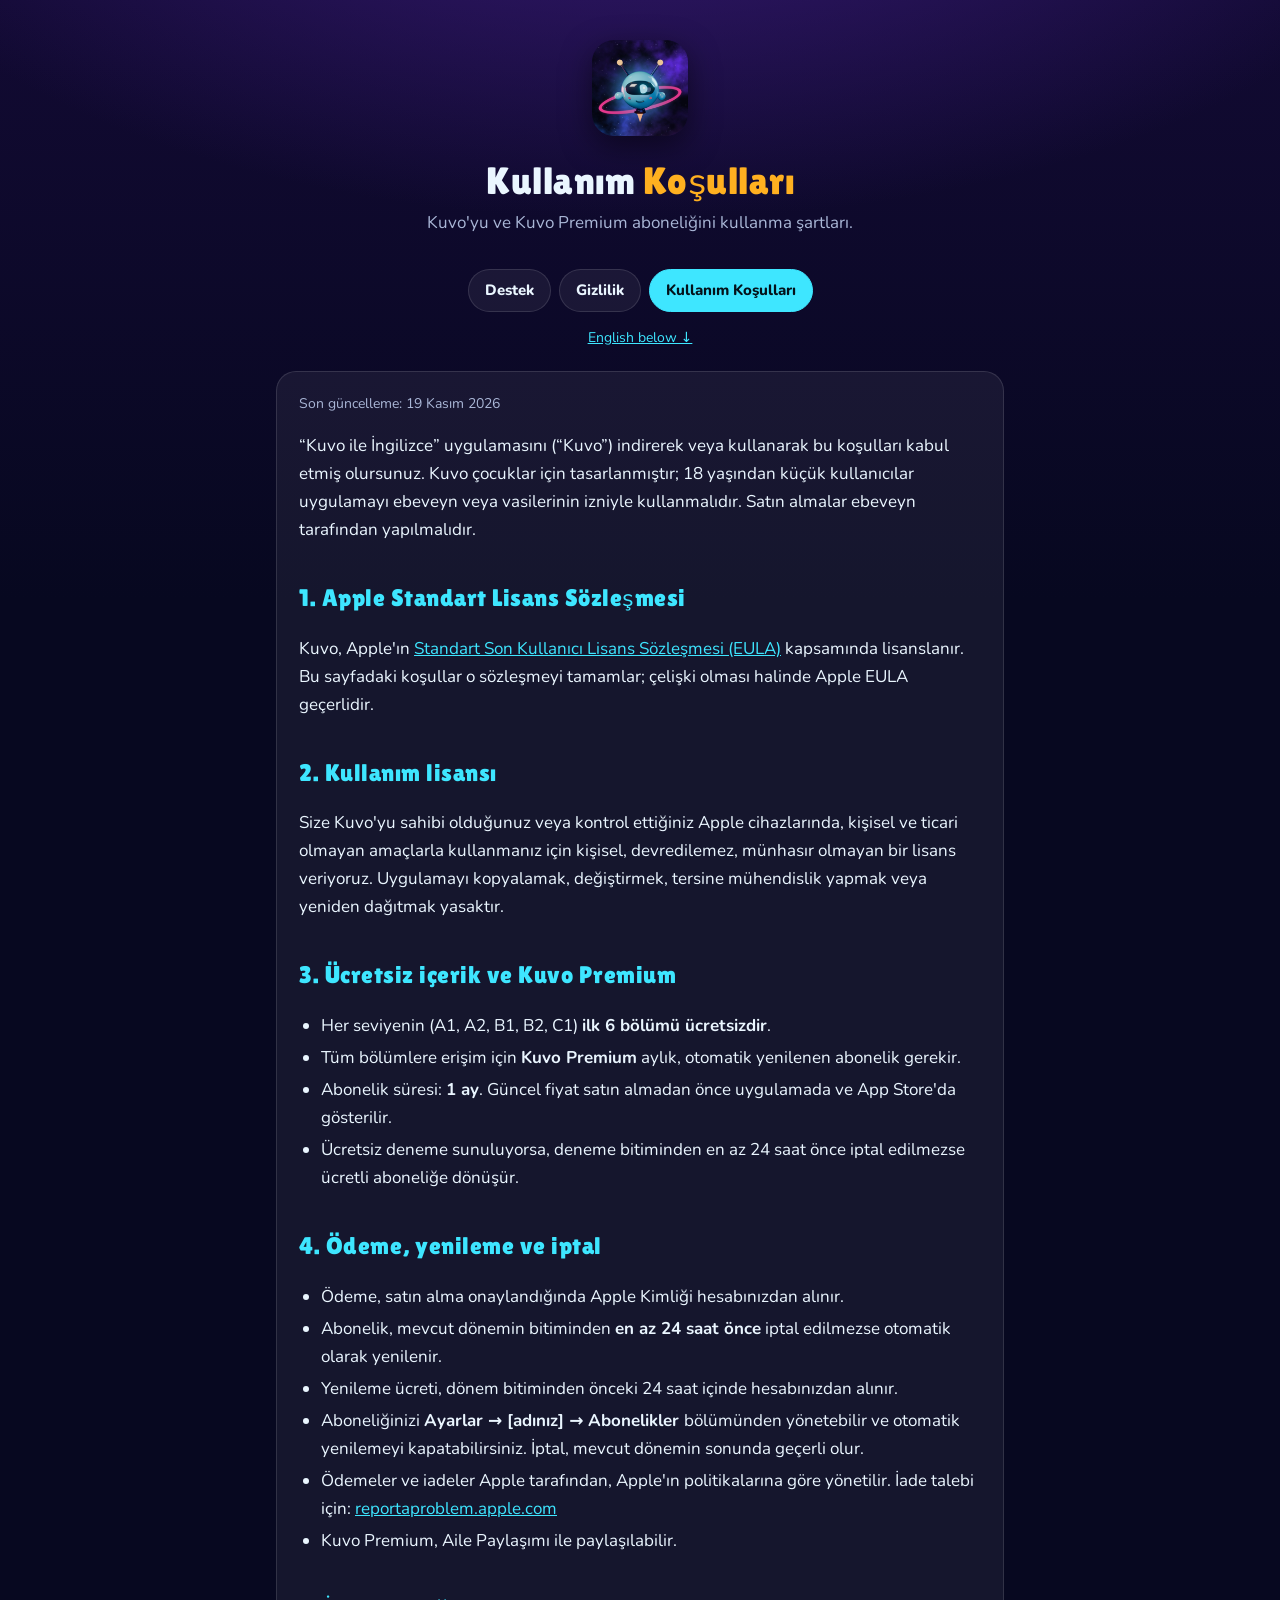
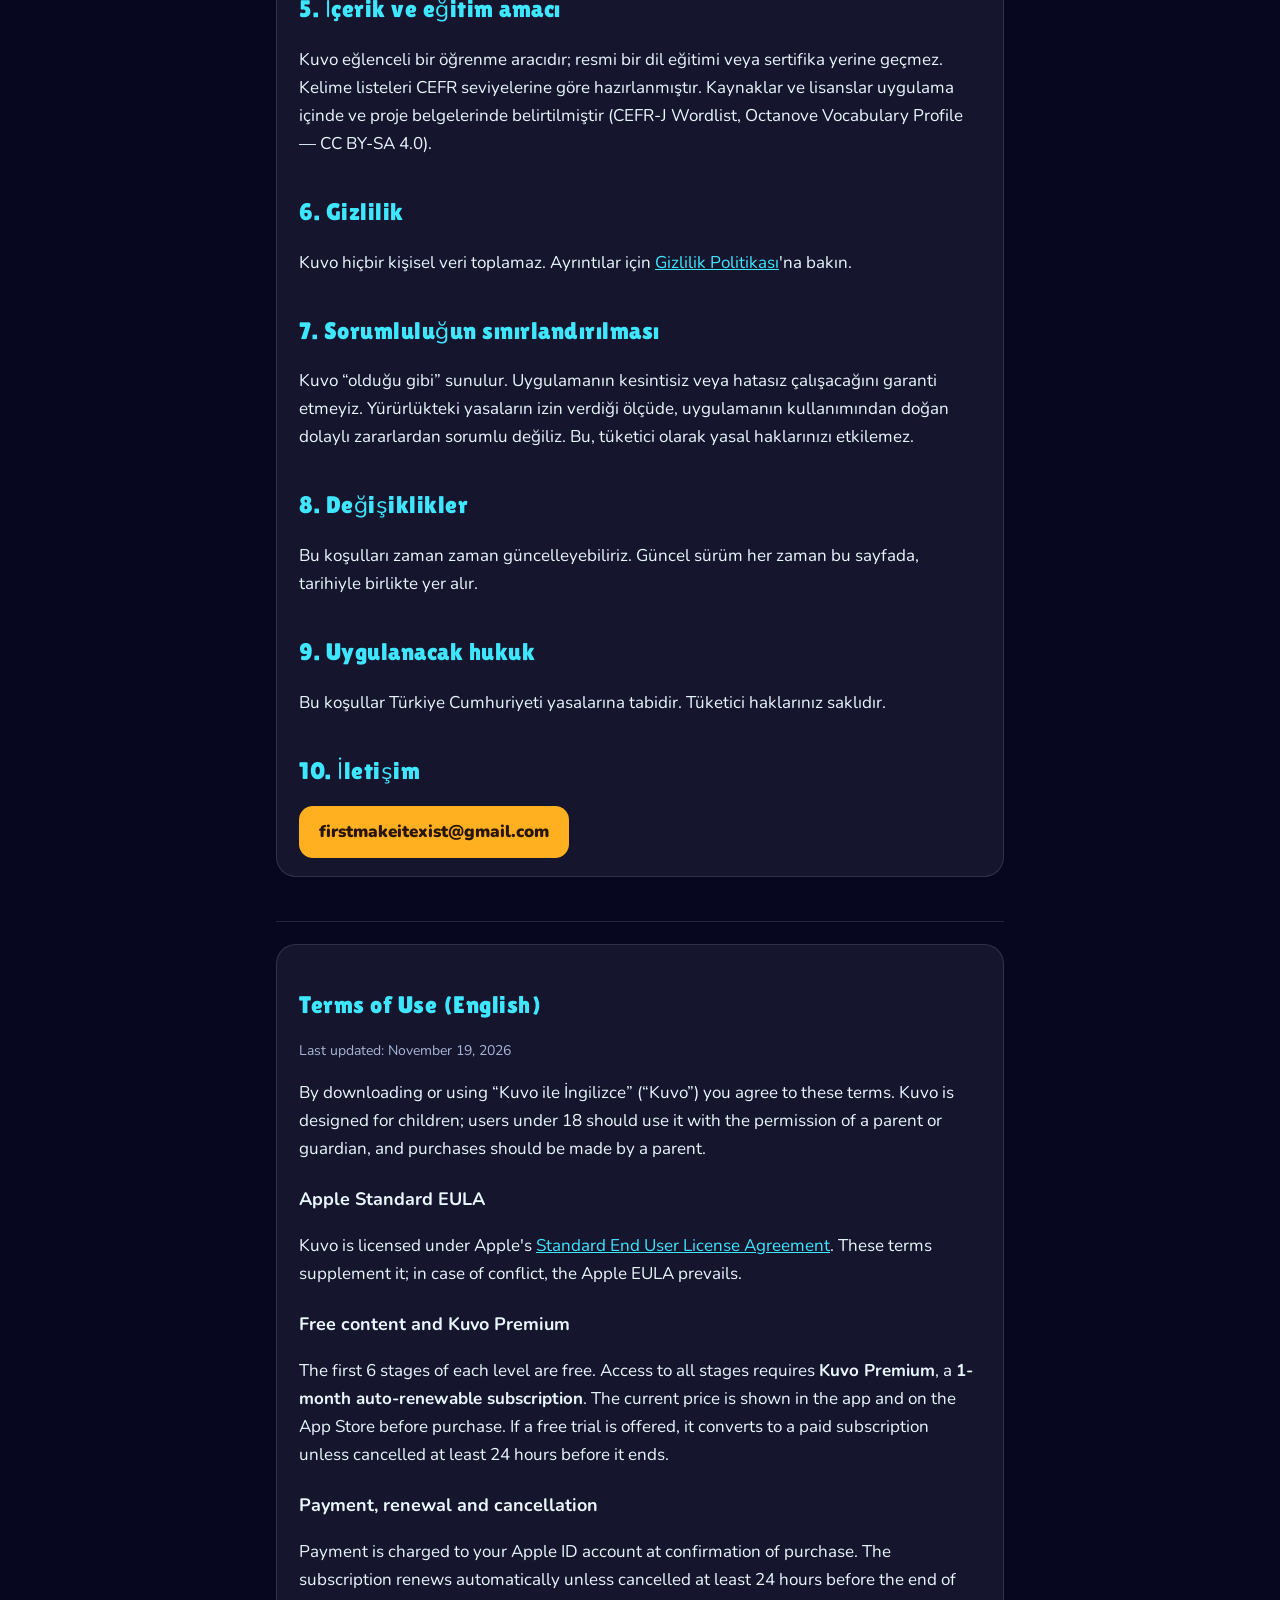
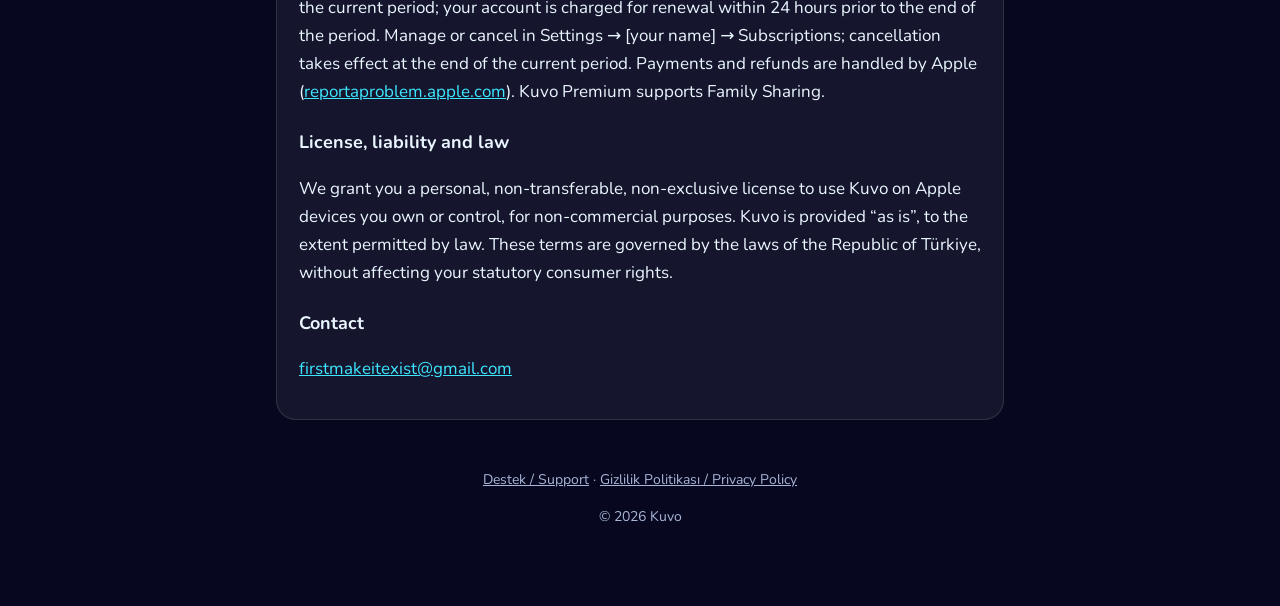
==== terms.html @ 85056d34 "Kuvo destek, gizlilik ve kullanım koşulları sayfaları Co-Authored-By: Claude Opus 5.5 <noreply@anthr" ====
<!doctype html>
<html lang="tr">
<head>
<meta charset="utf-8">
<meta name="viewport" content="width=device-width, initial-scale=1">
<title>Kuvo — Kullanım Koşulları</title>
<meta name="description" content="Kuvo kullanım koşulları ve Kuvo Premium abonelik şartları.">
<link rel="icon" href="icon.png">
<link rel="preconnect" href="https://fonts.googleapis.com">
<link rel="preconnect" href="https://fonts.gstatic.com" crossorigin>
<link href="https://fonts.googleapis.com/css2?family=Lilita+One&family=Nunito:wght@400;700;800;900&display=swap" rel="stylesheet">
<link rel="stylesheet" href="style.css">
</head>
<body><main>
<header class="hero">
  <img class="icon" src="icon.png" alt="Kuvo uygulama ikonu">
  <h1>Kullanım <span>Koşulları</span></h1>
  <p class="lead">Kuvo'yu ve Kuvo Premium aboneliğini kullanma şartları.</p>
</header>
<nav class="top">
  <a href="./">Destek</a>
  <a href="privacy.html">Gizlilik</a>
  <a class="on" href="terms.html">Kullanım Koşulları</a>
</nav>
<p class="lang"><a href="#en">English below ↓</a></p>

<section class="card">
  <p class="meta">Son güncelleme: 19 Kasım 2026</p>
  <p>“Kuvo ile İngilizce” uygulamasını (“Kuvo”) indirerek veya kullanarak bu koşulları kabul etmiş olursunuz. Kuvo çocuklar için tasarlanmıştır; 18 yaşından küçük kullanıcılar uygulamayı ebeveyn veya vasilerinin izniyle kullanmalıdır. Satın almalar ebeveyn tarafından yapılmalıdır.</p>

  <h2>1. Apple Standart Lisans Sözleşmesi</h2>
  <p>Kuvo, Apple'ın <a href="https://www.apple.com/legal/internet-services/itunes/dev/stdeula/" rel="noopener">Standart Son Kullanıcı Lisans Sözleşmesi (EULA)</a> kapsamında lisanslanır. Bu sayfadaki koşullar o sözleşmeyi tamamlar; çelişki olması halinde Apple EULA geçerlidir.</p>

  <h2>2. Kullanım lisansı</h2>
  <p>Size Kuvo'yu sahibi olduğunuz veya kontrol ettiğiniz Apple cihazlarında, kişisel ve ticari olmayan amaçlarla kullanmanız için kişisel, devredilemez, münhasır olmayan bir lisans veriyoruz. Uygulamayı kopyalamak, değiştirmek, tersine mühendislik yapmak veya yeniden dağıtmak yasaktır.</p>

  <h2>3. Ücretsiz içerik ve Kuvo Premium</h2>
  <ul>
    <li>Her seviyenin (A1, A2, B1, B2, C1) <strong>ilk 6 bölümü ücretsizdir</strong>.</li>
    <li>Tüm bölümlere erişim için <strong>Kuvo Premium</strong> aylık, otomatik yenilenen abonelik gerekir.</li>
    <li>Abonelik süresi: <strong>1 ay</strong>. Güncel fiyat satın almadan önce uygulamada ve App Store'da gösterilir.</li>
    <li>Ücretsiz deneme sunuluyorsa, deneme bitiminden en az 24 saat önce iptal edilmezse ücretli aboneliğe dönüşür.</li>
  </ul>

  <h2>4. Ödeme, yenileme ve iptal</h2>
  <ul>
    <li>Ödeme, satın alma onaylandığında Apple Kimliği hesabınızdan alınır.</li>
    <li>Abonelik, mevcut dönemin bitiminden <strong>en az 24 saat önce</strong> iptal edilmezse otomatik olarak yenilenir.</li>
    <li>Yenileme ücreti, dönem bitiminden önceki 24 saat içinde hesabınızdan alınır.</li>
    <li>Aboneliğinizi <strong>Ayarlar → [adınız] → Abonelikler</strong> bölümünden yönetebilir ve otomatik yenilemeyi kapatabilirsiniz. İptal, mevcut dönemin sonunda geçerli olur.</li>
    <li>Ödemeler ve iadeler Apple tarafından, Apple'ın politikalarına göre yönetilir. İade talebi için: <a href="https://reportaproblem.apple.com" rel="noopener">reportaproblem.apple.com</a></li>
    <li>Kuvo Premium, Aile Paylaşımı ile paylaşılabilir.</li>
  </ul>

  <h2>5. İçerik ve eğitim amacı</h2>
  <p>Kuvo eğlenceli bir öğrenme aracıdır; resmi bir dil eğitimi veya sertifika yerine geçmez. Kelime listeleri CEFR seviyelerine göre hazırlanmıştır. Kaynaklar ve lisanslar uygulama içinde ve proje belgelerinde belirtilmiştir (CEFR-J Wordlist, Octanove Vocabulary Profile — CC BY-SA 4.0).</p>

  <h2>6. Gizlilik</h2>
  <p>Kuvo hiçbir kişisel veri toplamaz. Ayrıntılar için <a href="privacy.html">Gizlilik Politikası</a>'na bakın.</p>

  <h2>7. Sorumluluğun sınırlandırılması</h2>
  <p>Kuvo “olduğu gibi” sunulur. Uygulamanın kesintisiz veya hatasız çalışacağını garanti etmeyiz. Yürürlükteki yasaların izin verdiği ölçüde, uygulamanın kullanımından doğan dolaylı zararlardan sorumlu değiliz. Bu, tüketici olarak yasal haklarınızı etkilemez.</p>

  <h2>8. Değişiklikler</h2>
  <p>Bu koşulları zaman zaman güncelleyebiliriz. Güncel sürüm her zaman bu sayfada, tarihiyle birlikte yer alır.</p>

  <h2>9. Uygulanacak hukuk</h2>
  <p>Bu koşullar Türkiye Cumhuriyeti yasalarına tabidir. Tüketici haklarınız saklıdır.</p>

  <h2>10. İletişim</h2>
  <a class="mail" href="mailto:firstmakeitexist@gmail.com?subject=Kuvo%20Kullan%C4%B1m%20Ko%C5%9Fullar%C4%B1">firstmakeitexist@gmail.com</a>
</section>

<hr id="en">
<section class="card">
  <h2>Terms of Use (English)</h2>
  <p class="meta">Last updated: November 19, 2026</p>
  <p>By downloading or using “Kuvo ile İngilizce” (“Kuvo”) you agree to these terms. Kuvo is designed for children; users under 18 should use it with the permission of a parent or guardian, and purchases should be made by a parent.</p>
  <h3>Apple Standard EULA</h3>
  <p>Kuvo is licensed under Apple's <a href="https://www.apple.com/legal/internet-services/itunes/dev/stdeula/" rel="noopener">Standard End User License Agreement</a>. These terms supplement it; in case of conflict, the Apple EULA prevails.</p>
  <h3>Free content and Kuvo Premium</h3>
  <p>The first 6 stages of each level are free. Access to all stages requires <strong>Kuvo Premium</strong>, a <strong>1-month auto-renewable subscription</strong>. The current price is shown in the app and on the App Store before purchase. If a free trial is offered, it converts to a paid subscription unless cancelled at least 24 hours before it ends.</p>
  <h3>Payment, renewal and cancellation</h3>
  <p>Payment is charged to your Apple ID account at confirmation of purchase. The subscription renews automatically unless cancelled at least 24 hours before the end of the current period; your account is charged for renewal within 24 hours prior to the end of the period. Manage or cancel in Settings → [your name] → Subscriptions; cancellation takes effect at the end of the current period. Payments and refunds are handled by Apple (<a href="https://reportaproblem.apple.com" rel="noopener">reportaproblem.apple.com</a>). Kuvo Premium supports Family Sharing.</p>
  <h3>License, liability and law</h3>
  <p>We grant you a personal, non-transferable, non-exclusive license to use Kuvo on Apple devices you own or control, for non-commercial purposes. Kuvo is provided “as is”, to the extent permitted by law. These terms are governed by the laws of the Republic of Türkiye, without affecting your statutory consumer rights.</p>
  <h3>Contact</h3>
  <p><a href="mailto:firstmakeitexist@gmail.com?subject=Kuvo%20Terms">firstmakeitexist@gmail.com</a></p>
</section>

<footer>
  <p><a href="./">Destek / Support</a> · <a href="privacy.html">Gizlilik Politikası / Privacy Policy</a></p>
  <p>© 2026 Kuvo</p>
</footer>
</main></body>
</html>
---- style.css ----
:root {
  --bg: #070820;
  --bg2: #120A33;
  --card: rgba(255, 255, 255, 0.06);
  --line: rgba(255, 255, 255, 0.12);
  --fg: #EAF6FF;
  --muted: #A9B6D6;
  --kuvo: #3EE6FF;
  --energy: #FFB020;
  --laser: #FF5FC1;
}
* { box-sizing: border-box; }
html { background: var(--bg); }
body {
  margin: 0;
  color: var(--fg);
  font: 17px/1.65 "Nunito", -apple-system, system-ui, sans-serif;
  background:
    radial-gradient(1200px 600px at 50% -200px, #3A1B7A 0%, transparent 70%),
    linear-gradient(180deg, var(--bg2), var(--bg) 600px);
  min-height: 100vh;
}
a { color: var(--kuvo); }
main { max-width: 760px; margin: 0 auto; padding: 32px 16px 64px; }
header.hero { text-align: center; padding: 8px 0 12px; }
header.hero img.icon { width: 96px; height: 96px; border-radius: 22px; box-shadow: 0 10px 30px rgba(0,0,0,.5); }
h1, h2, .brand { font-family: "Lilita One", "Nunito", sans-serif; font-weight: 400; letter-spacing: .5px; }
h1 { font-size: 38px; line-height: 1.15; margin: 14px 0 6px; }
h1 span { color: var(--energy); }
h2 { font-size: 24px; color: var(--kuvo); margin: 34px 0 8px; }
h3 { font-size: 18px; margin: 22px 0 4px; }
.lead { color: var(--muted); margin: 0 auto; max-width: 560px; }
nav.top { display: flex; gap: 8px; justify-content: center; flex-wrap: wrap; margin: 20px 0 8px; }
nav.top a {
  text-decoration: none; color: var(--fg); font-weight: 800; font-size: 15px;
  padding: 8px 16px; border-radius: 999px; background: var(--card); border: 1px solid var(--line);
}
nav.top a.on { background: var(--kuvo); color: #04121A; border-color: var(--kuvo); }
.lang { text-align: center; font-size: 14px; color: var(--muted); margin-bottom: 8px; }
.card {
  background: var(--card); border: 1px solid var(--line); border-radius: 20px;
  padding: 6px 22px 18px; margin-top: 22px;
}
.pills { display: flex; flex-wrap: wrap; gap: 8px; margin: 14px 0 4px; justify-content: center; }
.pill { font-size: 14px; font-weight: 800; padding: 6px 12px; border-radius: 999px; background: rgba(75,227,138,.14); color: #7CF0AE; border: 1px solid rgba(75,227,138,.35); }
.mail {
  display: inline-block; margin-top: 8px; padding: 12px 20px; border-radius: 14px;
  background: var(--energy); color: #2A1600; font-weight: 900; text-decoration: none; word-break: break-all;
}
.mascot { float: right; width: 110px; margin: -8px -6px 8px 12px; }
ul { padding-left: 22px; }
li { margin: 4px 0; }
.meta { color: var(--muted); font-size: 14px; }
hr { border: 0; border-top: 1px solid var(--line); margin: 44px 0 8px; }
footer { text-align: center; color: var(--muted); font-size: 14px; margin-top: 48px; }
footer a { color: var(--muted); }
@media (max-width: 480px) {
  h1 { font-size: 30px; }
  .mascot { width: 84px; }
}
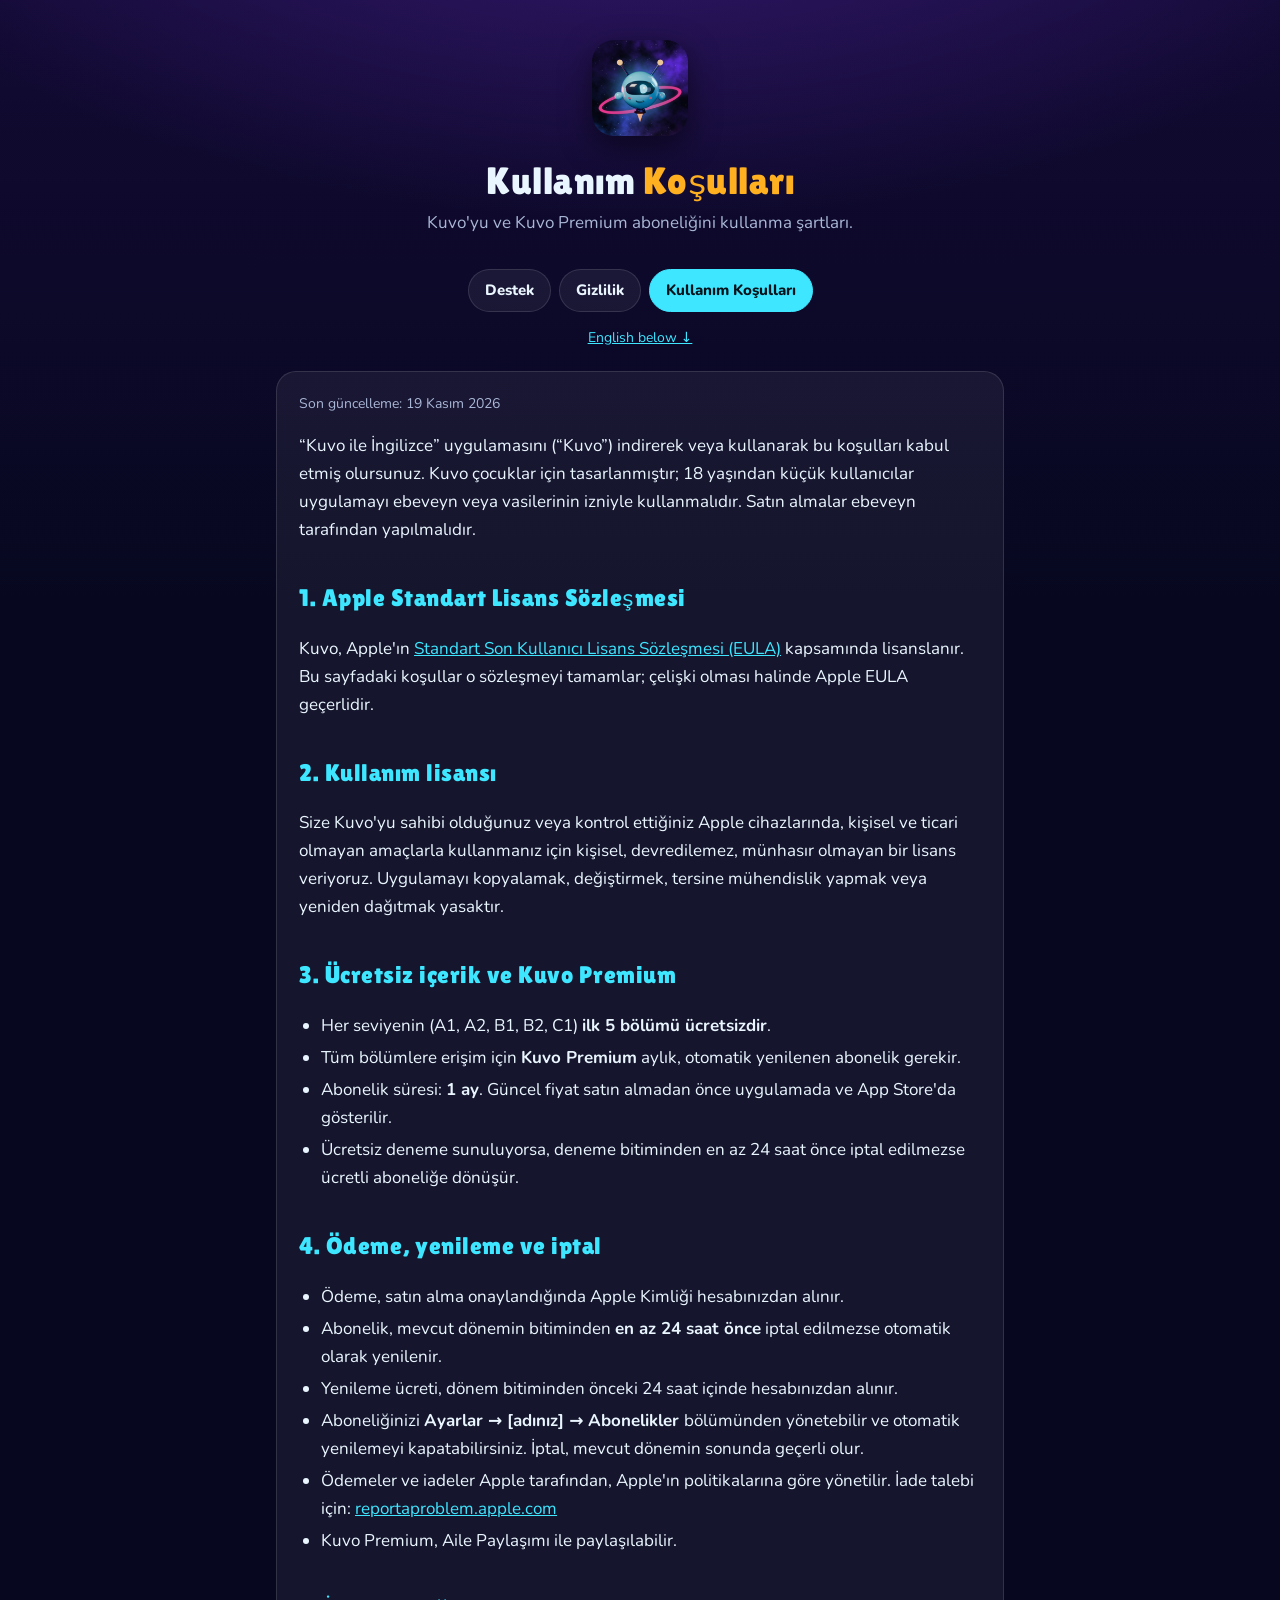
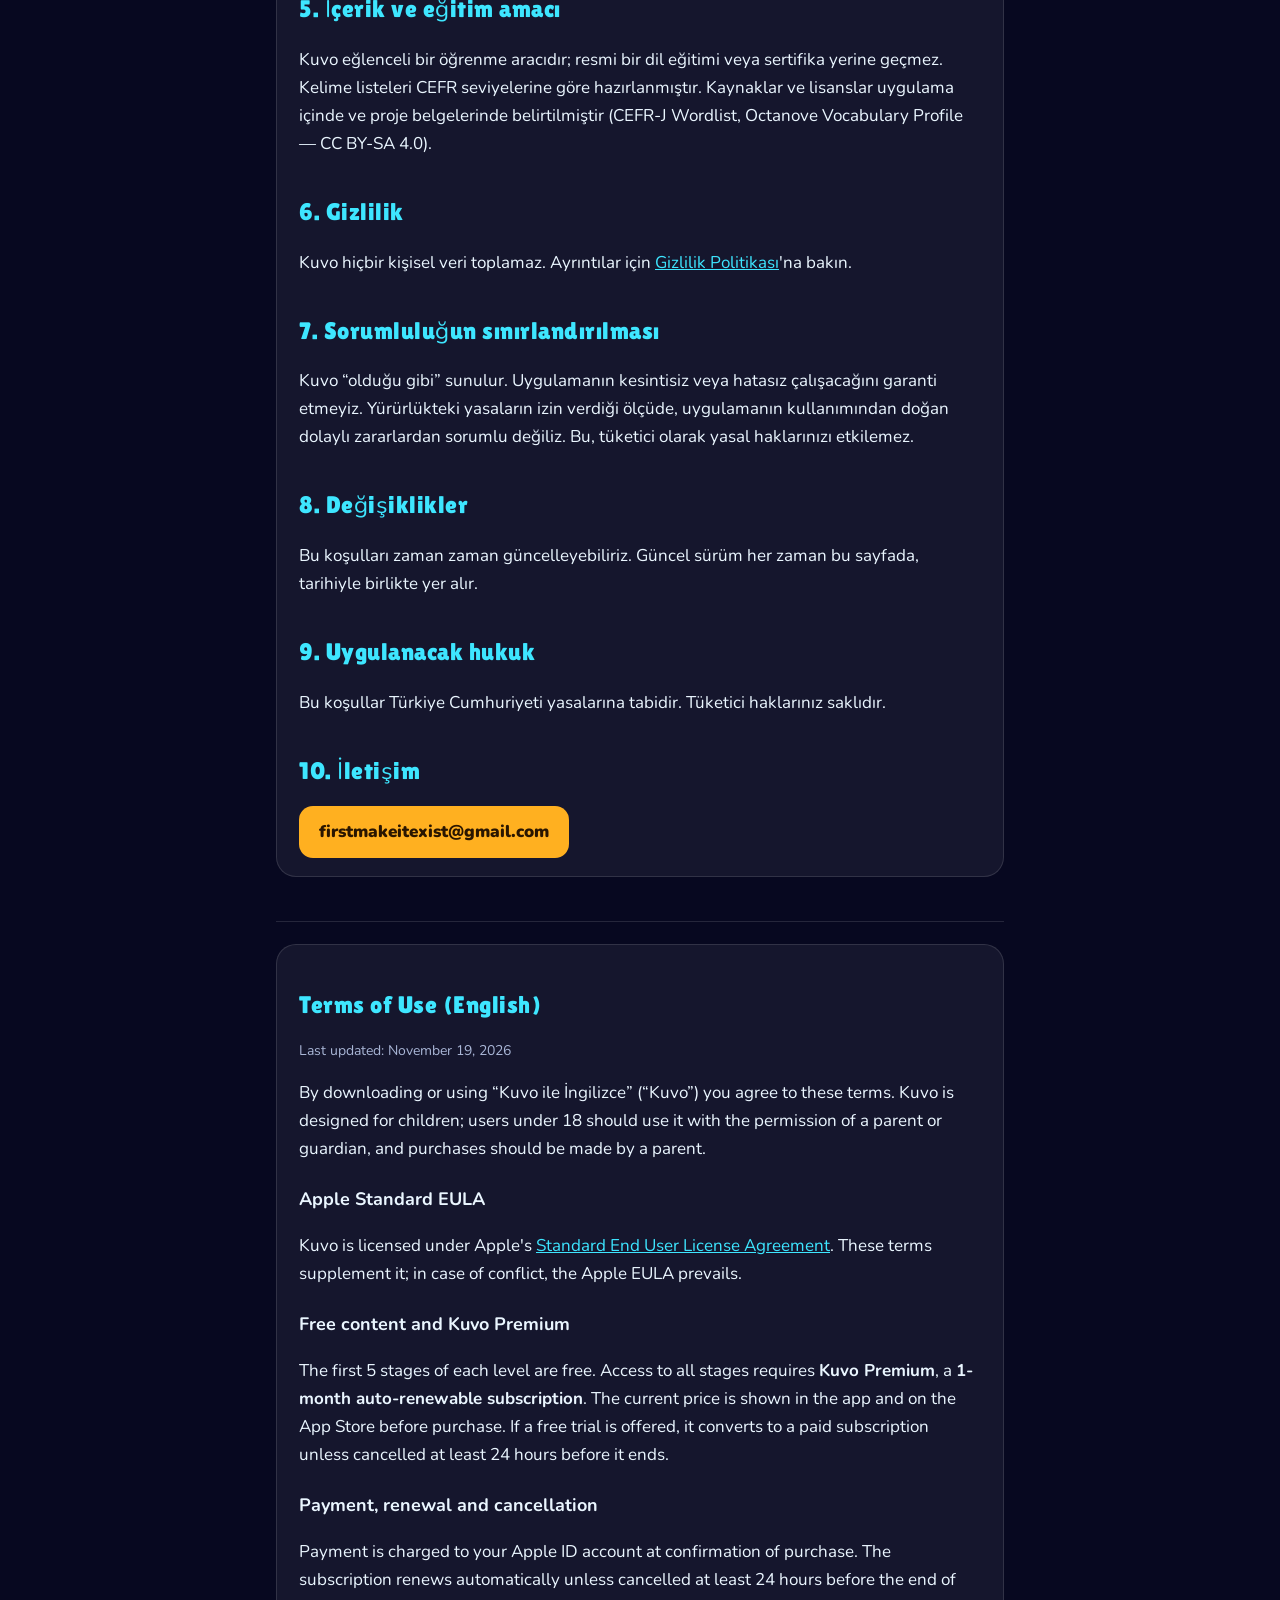
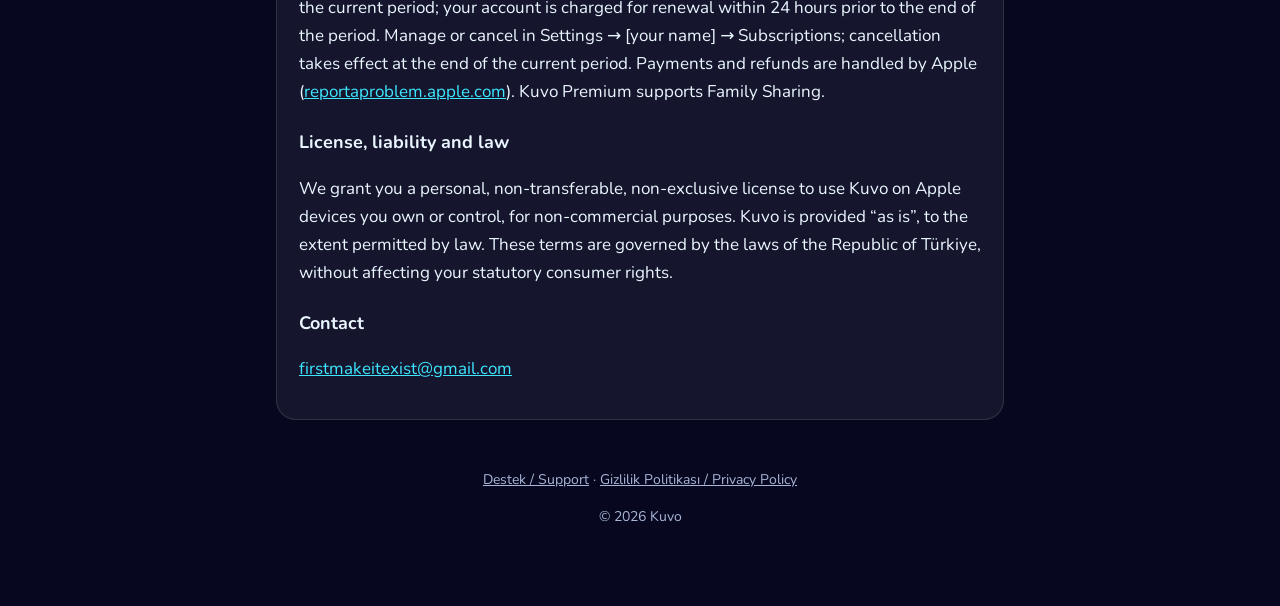
==== commit 5ef25f32: "İlk 5 bölüm ücretsiz Co-Authored-By: Claude Opus 5.5 <noreply@anthropic.com>" ====
--- a/terms.html
+++ b/terms.html
@@ -36,7 +36,7 @@
 
   <h2>3. Ücretsiz içerik ve Kuvo Premium</h2>
   <ul>
-    <li>Her seviyenin (A1, A2, B1, B2, C1) <strong>ilk 6 bölümü ücretsizdir</strong>.</li>
+    <li>Her seviyenin (A1, A2, B1, B2, C1) <strong>ilk 5 bölümü ücretsizdir</strong>.</li>
     <li>Tüm bölümlere erişim için <strong>Kuvo Premium</strong> aylık, otomatik yenilenen abonelik gerekir.</li>
     <li>Abonelik süresi: <strong>1 ay</strong>. Güncel fiyat satın almadan önce uygulamada ve App Store'da gösterilir.</li>
     <li>Ücretsiz deneme sunuluyorsa, deneme bitiminden en az 24 saat önce iptal edilmezse ücretli aboneliğe dönüşür.</li>
@@ -79,7 +79,7 @@
   <h3>Apple Standard EULA</h3>
   <p>Kuvo is licensed under Apple's <a href="https://www.apple.com/legal/internet-services/itunes/dev/stdeula/" rel="noopener">Standard End User License Agreement</a>. These terms supplement it; in case of conflict, the Apple EULA prevails.</p>
   <h3>Free content and Kuvo Premium</h3>
-  <p>The first 6 stages of each level are free. Access to all stages requires <strong>Kuvo Premium</strong>, a <strong>1-month auto-renewable subscription</strong>. The current price is shown in the app and on the App Store before purchase. If a free trial is offered, it converts to a paid subscription unless cancelled at least 24 hours before it ends.</p>
+  <p>The first 5 stages of each level are free. Access to all stages requires <strong>Kuvo Premium</strong>, a <strong>1-month auto-renewable subscription</strong>. The current price is shown in the app and on the App Store before purchase. If a free trial is offered, it converts to a paid subscription unless cancelled at least 24 hours before it ends.</p>
   <h3>Payment, renewal and cancellation</h3>
   <p>Payment is charged to your Apple ID account at confirmation of purchase. The subscription renews automatically unless cancelled at least 24 hours before the end of the current period; your account is charged for renewal within 24 hours prior to the end of the period. Manage or cancel in Settings → [your name] → Subscriptions; cancellation takes effect at the end of the current period. Payments and refunds are handled by Apple (<a href="https://reportaproblem.apple.com" rel="noopener">reportaproblem.apple.com</a>). Kuvo Premium supports Family Sharing.</p>
   <h3>License, liability and law</h3>
